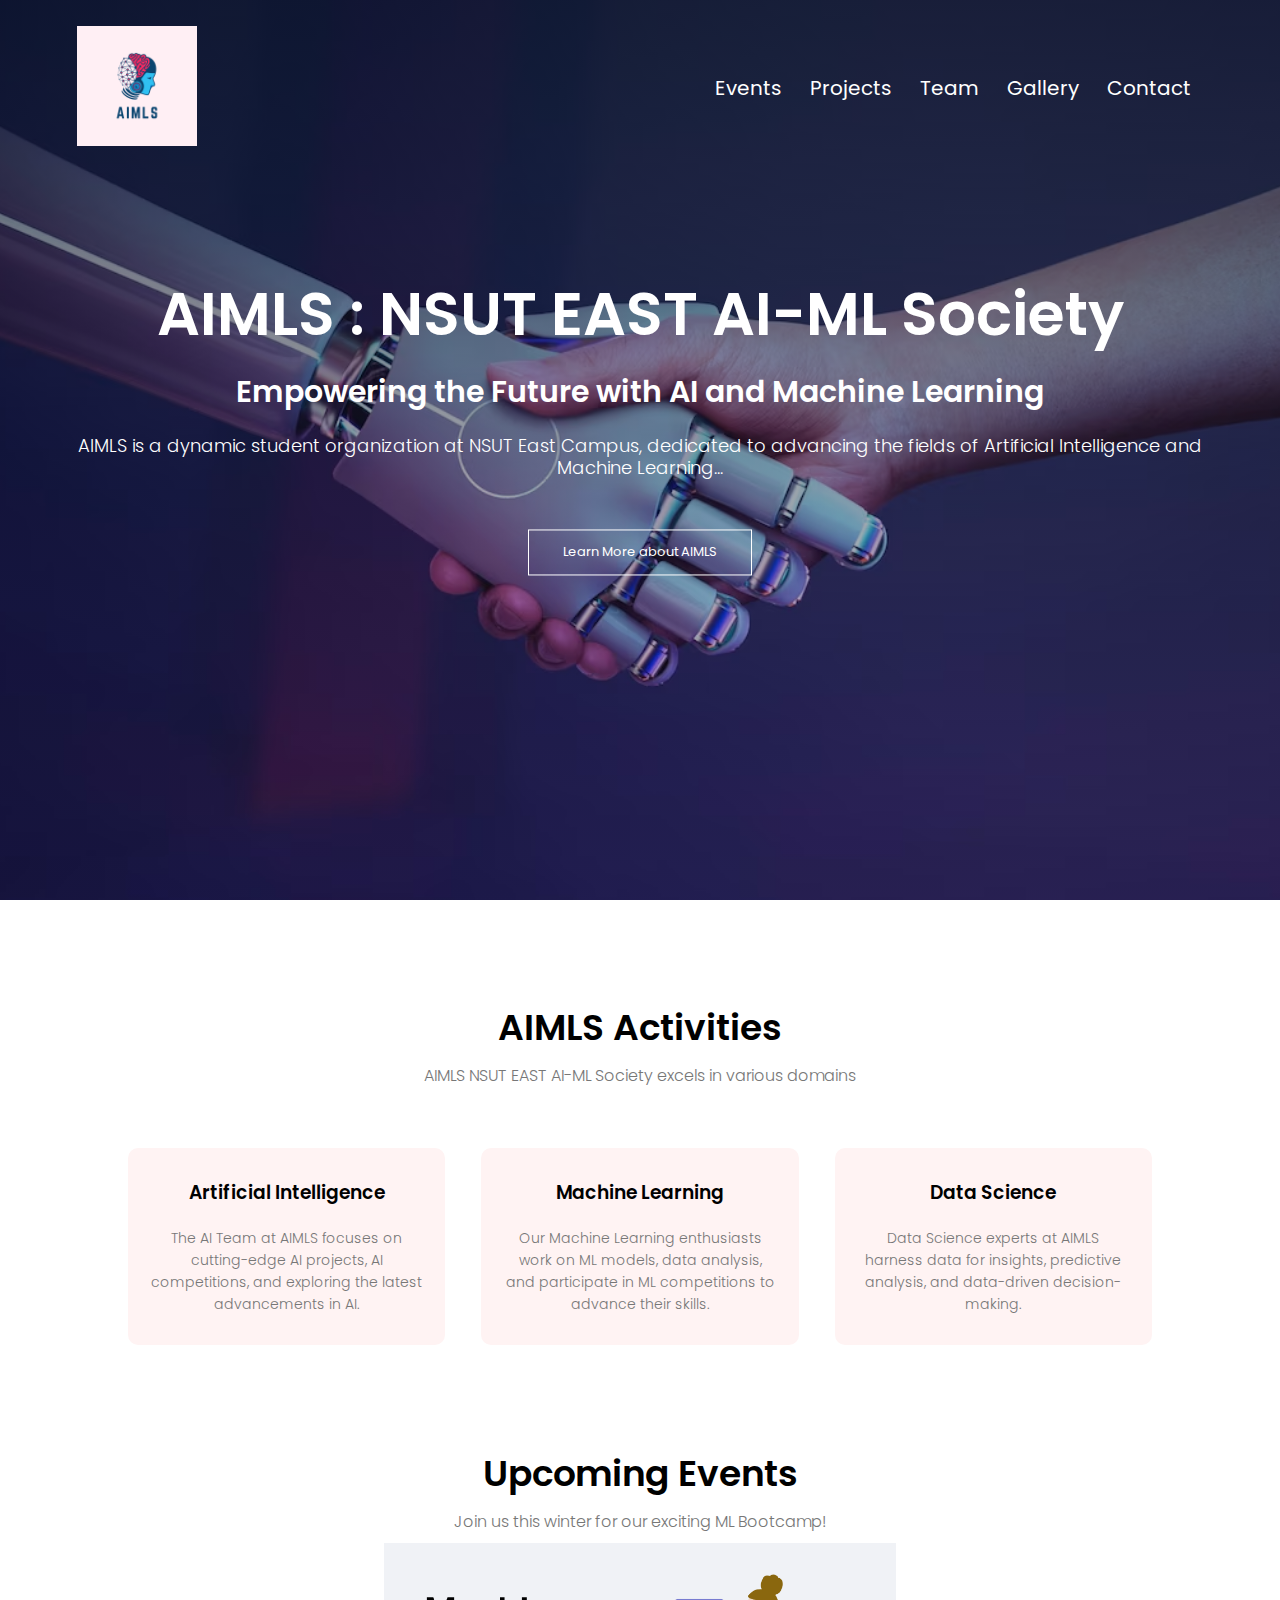
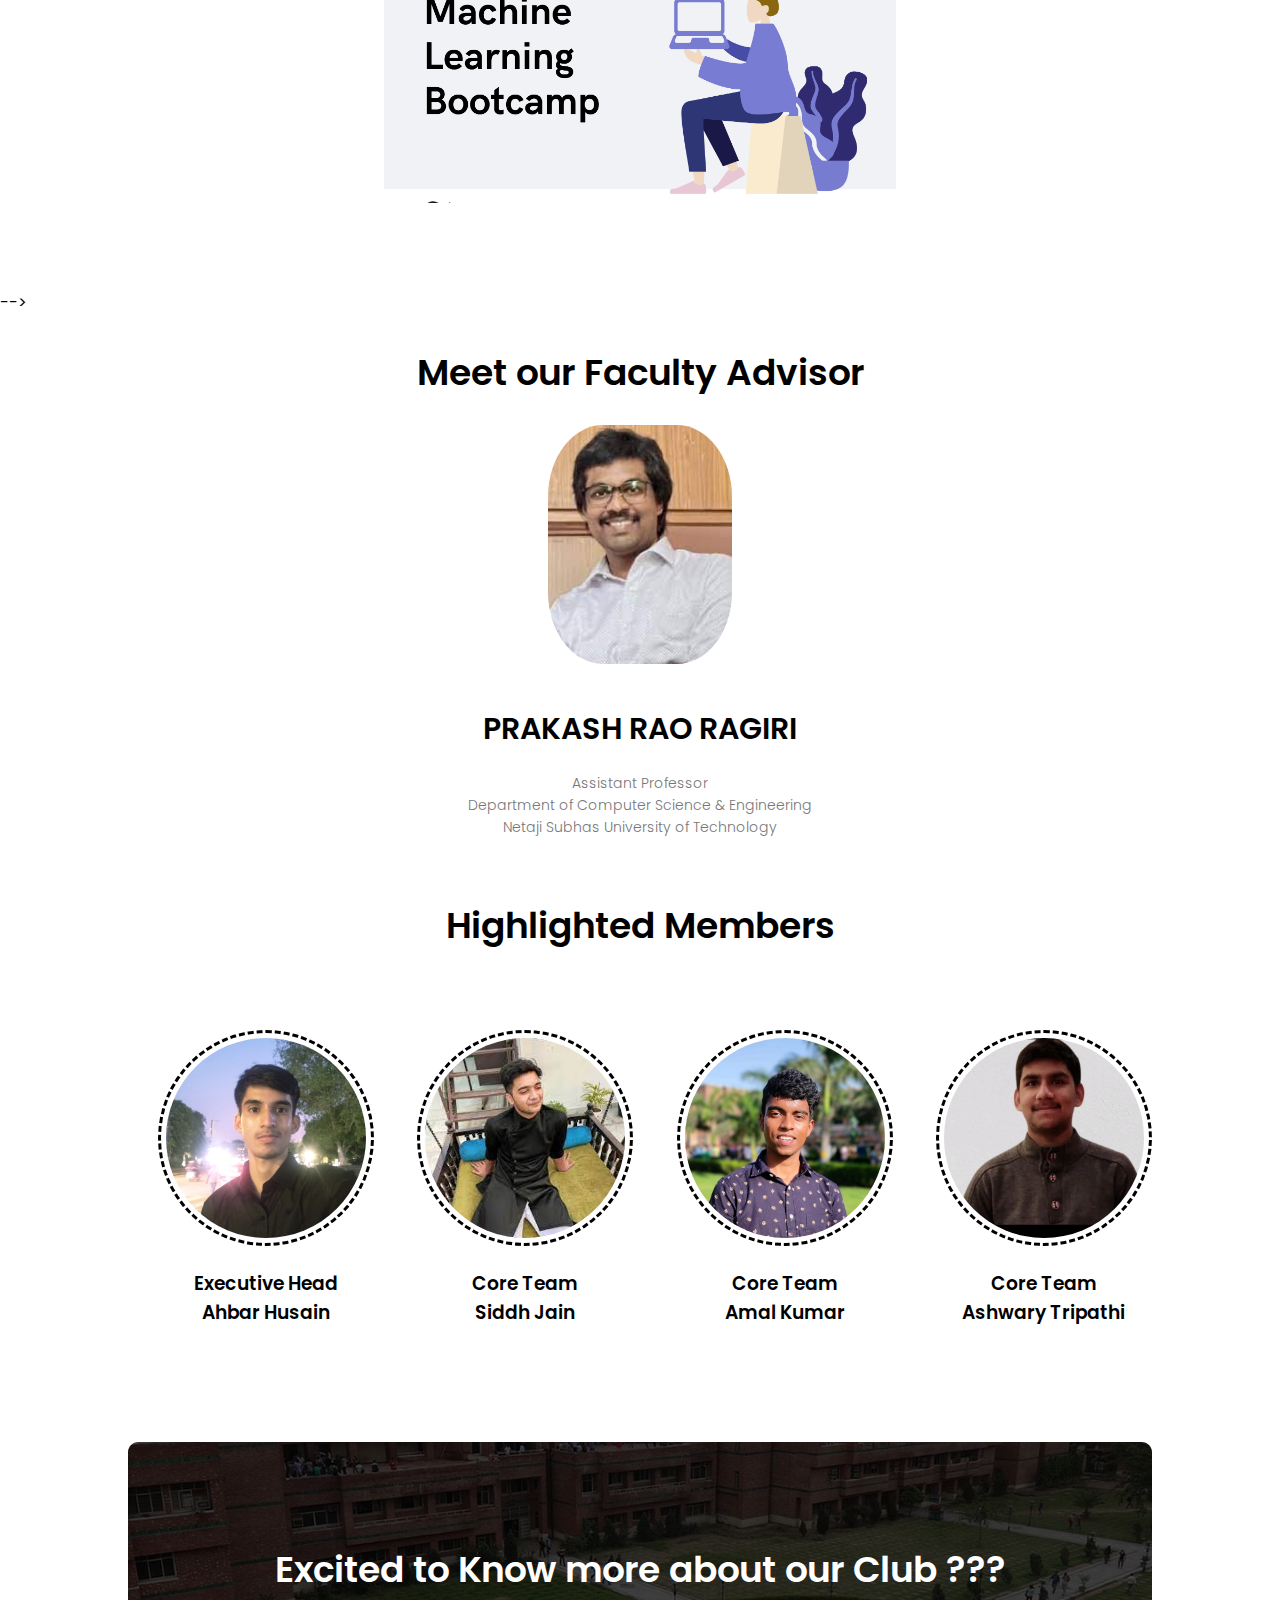
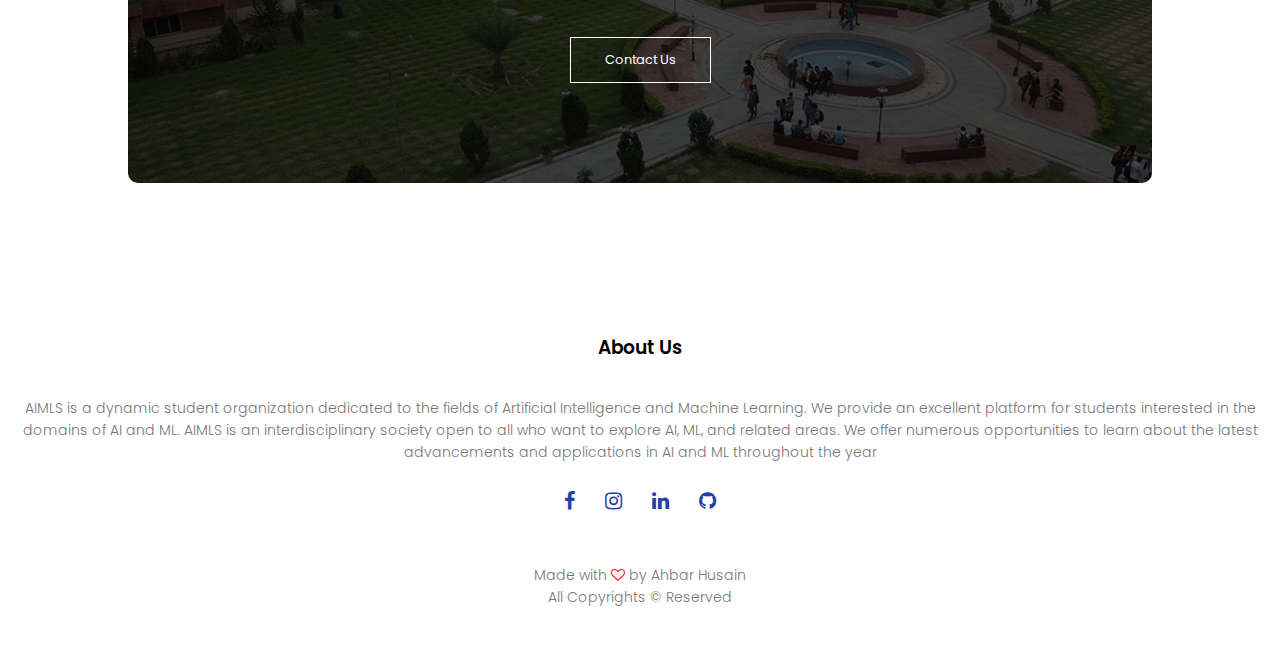
==== index.html @ 8f700c8c "first commit" ====
<!DOCTYPE html>
<html lang="en">                 
<head>
    <meta charset="UTF-8">
    <meta http-equiv="X-UA-Compatible" content="IE=edge">
    <meta name="viewport" content="width=device-width, initial-scale=1.0">
    <meta name="description" content="Welcome to Asimov NIT Agartala Robotics Club | ANARC">
    <meta name="keywords" content="NIT Agartala Robotics Club, NIT Agartala, ANARC, NITA">

    <link rel="icon" href="img/AIMLS.png">

    <title>AIMLS</title>
    
    <!-- All Fonts Here-->
    <link href="https://fonts.googleapis.com/css2?family=Poppins:wght@100;300;400;600;700&display=swap" rel="stylesheet">

    <!-- All CSS Here-->
    <link rel="stylesheet" href="https://stackpath.bootstrapcdn.com/font-awesome/4.7.0/css/font-awesome.min.css">
    <link rel="stylesheet" href="css/index.css">
</head>
<body>

    <section class="header">
        <nav>
            <a href="index.html"> <img src="img/AIMLS.png" alt="" id="header-img"></a>
            <div class="nav-links" id="navLinks">
                <i class="fa fa-times" onclick="hideMenu()"></i>
                <!--
                <ul>
                    <li><a href="events2.html">Events</a></li>
                    <li><a href="projects2.html">Projects</a></li>
                    <li><a href="members2.html">Team</a></li>
                    <li><a href="gallery2.html">Gallery</a></li>
                    <li><a href="contact2.html">Contact</a></li>
                </ul>
            -->
            <ul>
                <li><a href="">Events</a></li>
                <li><a href="">Projects</a></li>
                <li><a href="">Team</a></li>
                <li><a href="">Gallery</a></li>
                <li><a href="">Contact</a></li>
            </ul>
            </div>
            <i class="fa fa-bars" onclick="showMenu()"></i>
        </nav>
        <div class="text-box">
            <h1>AIMLS : NSUT EAST AI-ML Society</h1>
            <h3>Empowering the Future with AI and Machine Learning</h3>
            <p>
                AIMLS is a dynamic student organization at NSUT East Campus, dedicated to advancing the fields of Artificial Intelligence and Machine Learning...</p>
            <a href="about.html" class="first-btn">Learn More about AIMLS</a>
        
            <!-- <a style="text-decoration: none;" href="EventRegistration.html"><h3 id="upcoming-event"> Join AIMLS Team <img src="img/right arrow.png" alt=""></h3></a>
            -->
        </div>
        
    </section>

    <!-- hsjach -->

    <section class="acti">
        <h1>AIMLS Activities</h1>
        <p style="font-size: 16px;">AIMLS NSUT EAST AI-ML Society excels in various domains</p>
    
        <div class="row">
            <div class="acti-col">
                <h3>Artificial Intelligence</h3>
                <p>The AI Team at AIMLS focuses on cutting-edge AI projects, AI competitions, and exploring the latest advancements in AI.</p>
            </div>
            <div class="acti-col">
                <h3>Machine Learning</h3>
                <p>Our Machine Learning enthusiasts work on ML models, data analysis, and participate in ML competitions to advance their skills.</p>
            </div>
            <div class="acti-col">
                <h3>Data Science</h3>
                <p>Data Science experts at AIMLS harness data for insights, predictive analysis, and data-driven decision-making.</p>
            </div>
        </div>
    </section>
    
    <!--

    <section class="project">
        <h1>Highlighted Projects of ANARC</h1>
        <p style="font-size: 16px;">We believe, Making as many Projects as we can, helps a person to understand the concepts clearly & its application in the Real World</p>

        <div>
            <center><h1 style="font-size: 20px; margin-top: 20px;"><a href="projects.html" style="text-decoration: none; font-size: 20px; margin-top: 20px;">Click Here </a> To see all our Projects</h1></center>
            <center><h1 style="font-size: 20px; margin-top: 20px;"><a href="NewProject.html" style="text-decoration: none; font-size: 20px; margin-top: 20px;">Click Here </a> To Propose A New Project</h1></center>
        </div>
        <div class="row">
            <div class="project-col">
                <img src="img/hand.jpg" alt="">
                <h3>Robotic hand</h3>
                <p>A Gesture Based Robotics hand that is capable of doing simple arithematic Operations</p>
            </div>
            <div class="project-col">
                <img src="img/picabot.PNG" alt="">
                <h3>Pica Bot</h3>
                <p>A Self-Moving Robot that resemble human behavior with face gestures</p>
            </div>
            <div class="project-col">
                <img src="img/SMARTDUSTBIN.PNG" alt="">
                <h3>Smart Dustbin</h3>
                <p>Based on Arduino and Powered by servo motor, the smart dustbin automatically open its lid</p>
            </div>
        </div>
    </section>


-->
<section class="events">
    <h1>Upcoming Events</h1>
    <p style="font-size: 16px;">Join us this winter for our exciting ML Bootcamp!</p>
        <div class="events-col">
            <img src="img/bootcamp.png" alt="">
            <div class="layer">
                <h4>Our ML Bootcamp is your gateway to the world of machine learning and artificial intelligence. Get ready for hands-on sessions and an exhilarating hackathon!</h4>
            </div>
        </div>
</section><br><br>

-->

    <!--Faculty Avdisor & Team Highlights-->

    <section class="faculty-advisor">
        <h1>Meet our Faculty Advisor</h1><br>
        <img src="img/teaacher.jpeg" alt=""><br><br>
        <h3 style="font-size: 30px;">PRAKASH RAO RAGIRI</h3>
        <p>Assistant Professor <br>
            Department of Computer Science & Engineering <br>
            Netaji Subhas University of Technology
            </p> 
    </section>

    <section class="team-highlights">
        <h1>Highlighted Members</h1><br>
        <div class="row">
            <div class="team-col">
                <img src="img/active_team/ahbar.jpeg" alt="">
                <h3>Executive Head <br>Ahbar Husain</h3>
            </div>
            <div class="team-col">
                <img src="img/active_team/siddh.jpeg" alt="" style="margin-top: 0;">
                <h3>Core Team <br>Siddh Jain</h3>
            </div>
            <div class="team-col">
                <img src="img/active_team/amal.jpeg" alt="">
                <h3>Core Team <br>Amal Kumar</h3>
            </div>
            <div class="team-col">
                <img src="img/active_team/ashwary.jpeg" alt="">
                <h3>Core Team <br>Ashwary Tripathi</h3>
            </div>
        </div>
    </section>


    <!-- some random introssssss -->

    <section class="ran">       
        <h1>Excited to Know more about our Club ???</h1>
        <a href="contact.html" class="first-btn">Contact Us</a>
    </section>
    
    <!-- Footer -->

    <section class="footer">
        <h3>About Us</h3>
        <p>AIMLS is a dynamic student organization dedicated to the fields of Artificial Intelligence and Machine Learning. We provide an excellent platform for students interested in the domains of AI and ML. AIMLS is an interdisciplinary society open to all who want to explore AI, ML, and related areas. We offer numerous opportunities to learn about the latest advancements and applications in AI and ML throughout the year</p>

        <div class="icons">
            <a href=""><i class="fa fa-facebook"></i></a>
            <a href=""><i class="fa fa-instagram"></i></a>
            <a href=""><i class="fa fa-linkedin"></i></a>
            <a href=""><i class="fa fa-github"></i></a>
        </div><br>
        <p>Made with <i class="fa fa-heart-o"></i> by Ahbar Husain <br> All Copyrights © Reserved </p>
    </section>

    <script src="js/onclick.js"></script>
</body>
</html>
---- css/index.css ----
* {
    margin: 0;
    padding: 0;
    font-family: 'Poppins', sans-serif;
}

.header {
    min-height: 100vh;
    width: 100%;
    background-image: linear-gradient(rgba(4, 9, 30, 0.7),rgba(4,9,30,0.1)),url(../img/wallpaper2.avif);
    background-position: center;
    background-size: cover;
    position: relative;
}
nav {
    display: flex;
    padding: 2% 6%;
    justify-content: space-between;
    align-items: center;
}
nav img {
    width: 120px;
}
.nav-links {
    flex: 1;
    text-align: right;
}
.nav-links ul li{
    list-style: none;
    display: inline-block;
    padding: 8px 12px;
    position: relative;
}
.nav-links ul li a {
    color: white;
    text-decoration: none;
    font-size: 20px;
}
.nav-links ul li ::after {
    content: "";
    width: 0%;
    height: 2px;
    display: block;
    background: #f44336;
    margin: auto;
    transition: 0.5s;
}
.nav-links ul li :hover::after {
    width: 100%;
}
.text-box {
    width: 90%;
    color: white;
    position: absolute;
    top: 50%;
    left: 50%;
    transform: translate(-50%, -59%);
    text-align: center;
}
.text-box h1 {
    font-size: 60px;
}
.text-box h3 {
    font-size: 30px;
}
.text-box p {
    margin: 10px 0 40px;
    font-size: 18px;
    color: white;
}
.first-btn {
    display: inline-block;
    text-decoration: none;
    color: white;
    border:  1px solid white;
    padding: 12px 34px;
    font-size: 13px;
    background: transparent;
    position: relative;
    cursor: pointer;
}
.first-btn:hover {
    border: 1px solid red;
    background: red;
    transition: 1s;
}
nav .fa {
    display: none;
}

#upcomming-event {
    text-decoration: none;
    position: relative;
    justify-content: center;
    align-items: center;
    top: 50px;
    font-size: 40px;
    color: transparent;
    -webkit-text-stroke: 1px yellow;
    background: url(../img/back.png);
    -webkit-background-clip: text;
    background-position: 0 0;
    animation: back 10s linear infinite;
}
#upcomming-event img{
    width: 50px;
    height: 33px;
    animation: move 2s linear infinite;
}

@keyframes back {
    100% {
        background-position: 2000px 0;
    }
}
@keyframes move {
    0% {
        transform: translateX(-10px);
    }
    50% {
        transform: translateX(10px);
    }
    100% {
        transform: translateX(-10px);
    }
}



/* PopUp CSS */

.popup-screen {
    z-index: 999999;
    position: fixed;
    background: rgba(255, 255, 255, 0.1);
    backdrop-filter: blur(5px);
    width: 100%;
    height: 100vh;
    display: flex;
    justify-content: center;
    align-items: center;
    visibility: hidden;
    transition: 0.5s ease;
    transition-property: visibility;
}
.popup-screen.active {
    visibility: visible;
}

.popup-box {
    position: relative;
    background: rgba(255, 255, 255, 0.8);
    backdrop-filter: blur(5px);
    max-width: 350px;
    display: flex;
    justify-content: center;
    align-items: center;
    flex-direction: column;
    margin: 20px;
    padding: 50px 40px;
    border-radius: 20px;
    box-shadow: 0 5px 25px rgba(0 0 0 / 20%);
    transform: scale(0);
    transition: 0.5s ease;
    transition-property: transform;
}
.popup-screen.active .popup-box {
    transform: scale(1);
}

.popup-box h2 {
    font-size: 2.1em;
    font-weight: 1000;
    margin-bottom: 20px;
}
.popup-box p {
    font-size: 1em;
    margin-bottom: 30px;
}
.popup-box .popup-btn {
    color: #fff;
    background: red;
    font-size: 1.1em;
    font-weight: 500;
    text-decoration: none;
    text-transform: uppercase;
    padding: 7px 27px;
    border-radius: 3px;
}
.close-btn {
    position: absolute;
    font-size: 1em;
    top: 0;
    right: 0;
    margin: 15px;
    cursor: pointer;
    opacity: 0.5;
}
.close-btn:hover {
    opacity: 1;
} 




/* activities */

.acti {
    width: 80%;
    margin: auto;
    text-align: center;
    padding-top: 100px;
}
h1 {
    font-size: 36px;
    font-weight: 600;
}
p {
    color:#777;
    font-size: 14px;
    font-weight: 300;
    line-height: 22px;
    padding: 10px;
}
.row {
    margin-top: 5%;
    display: flex;
    justify-content: space-between;
}
.acti-col {
    flex-basis: 31%;
    background-color: #fff3f3;
    border-radius: 10px;
    margin-bottom: 5%;
    padding: 20px 12px;
    box-sizing: border-box;
    transition: 0.5s;
}
h3 {
    text-align: center;
    font-weight: 600;
    margin: 10px 0;
}

.acti-col:hover {
    box-shadow: 0 0 20px 0px rgba(0,0,0,0.2);
}


/* Events */

.location {
    width: 80%;
    margin: auto;
    padding-top: 10px ;
}
.location iframe {
    width: 1000px;
    height: 300px;
}

.events {
    width: 80%;
    margin: auto;
    text-align: center;
    padding-top: 50px;
}
.events-col {
    flex-basis: 32%;
    border-radius: 10px;
    margin-bottom: 30px;
    position: relative;
    overflow: hidden;
}
.events-col img {
    width: 50%;
    display: inline;
}
.layer {
    background: transparent;
    height: 100%;
    width: 100%;
    position: absolute;
    top: 0;
    left: 0;
    transition: 0.5s;
}
.layer:hover {
    background: rgba(14,14,72,0.7);
}
.layer h4 {
    width: 100%;
    font-weight: 500;
    color: white;
    font-size: 16px;
    bottom: 0;
    left: 50%;
    transform: translate(-50%);
    position: absolute;
    opacity: 0;
    transition: 0.5s;
}
.layer:hover h4 {
    bottom: 49%;
    opacity: 1;
}

/* Projects Section */
.project {
    width: 80%;
    margin: auto;
    text-align: center;
    padding-top: 50px;
}
.project-col {
    flex-basis: 31%;
    border-radius: 10px;
    margin-bottom: 5%;
    text-align: left;
}
.project-col img {
    width: 100%;
    border-radius: 10px;
}
.project-col p {
    padding: 0;
}
.project-col h3 {
    margin-top: 16px;
    margin-bottom: 15px;
    text-align: left;
}

/* Faculty Advisor & Top Members*/
.faculty-advisor {
    width: 80%;
    margin: auto;
    text-align: center;
    padding-top: 30px;
}
.faculty-advisor img {
    width: 18%;
    border-radius: 30%;
}
.team-col h3 {
    margin-top: 16px;
    margin-left: 30px;
    margin-bottom: 15px;
    text-align: center;
}

.team-highlights {
    width: 80%;
    margin: auto;
    text-align: center;
    padding-top: 50px;
}
.team-highlights img {
    margin-left: 30px;
    height: 200px;
    width: 200px;
    padding: 5px;
    border-radius: 50%;
    border: solid black;
    border-style: dashed;
}


/* Random section */
.ran {
    margin: 100px auto;
    width: 80%;
    background-image: linear-gradient(rgba(0,0,0,0.7), rgba(0,0,0,0.7)), url(../img/nsit.jpg); 
    background-position: center;
    background-size: cover;
    border-radius: 10px;
    text-align: center;
    padding: 100px 0;
}
.ran h1 {
    color: white;
    margin-bottom: 40px;
    padding: 0;
}


/* Footer */
.footer {
    width: 100%;
    text-align: center;
    padding: 30px 0;
}
.footer h3 {
    margin-bottom: 25px;
    margin-top: 20px;
    font-weight: 600;
}
.icons .fa {
    font-size: 20px;
    color: #263ea6;
    margin: 0 13px;
    cursor: pointer;
    padding: 18px 0;
}
.fa-heart-o {
    color: red;
}



                     /* Mobile Version */


@media (max-width: 768px)  {
    #header-img {
        margin-top: 20px;
        width: 90px;
    }
    html {
        overflow-x: hidden;
    }
    body {
        overflow-x: hidden;
    }
    .text-box h1{
        font-size: 30px;
    }
    .text-box h3 {
        font-size: 20px;
    }
    .text-box p {
        font-size: 12px;
    }
    .nav-links ul li {
        display: block;
    }
    .nav-links {
        position: absolute;
        background: #263ea6;
        height: 100vh;
        width: 200px;
        top: 0;
        right: -200px;
        text-align: left;
        z-index: 2;
        transition: 1s;
    }
    nav .fa {
        display: block;
        color: white;
        margin: 10px;
        font-size: 22px;
        cursor: pointer;
    }
    .nav-links ul {
        padding: 30px
    }
    .faculty-advisor img {
        width: 50%;
    }
    .team-highlights h1 {
        font-size: 27px;
    }
    .team-highlights img {
        margin-top: 30px;
        margin-left: 0px;
        height: 130px;
        width: 130px;
        padding: 5px;
        border-radius: 50%;
        border: solid black;
        border-style: dashed;
    }
    .team-col h3 {
        margin-left: 0px;
    }
    .location {
        width: 100%;
        margin: auto;
        padding-top: 10px ;
    }
    .location iframe {
        width: 200px;
    }

    /* Media for activities */
    .row {
        flex-direction: column;
    }
    .ran h1 {
        font-size: 24px;
    }
    
    #upcomming-event {
        font-size: 25px;
        text-decoration: none;
    }
    #upcomming-event img{
        width: 40px;
        height: 22px;
        animation: move 2s linear infinite;
    }
}
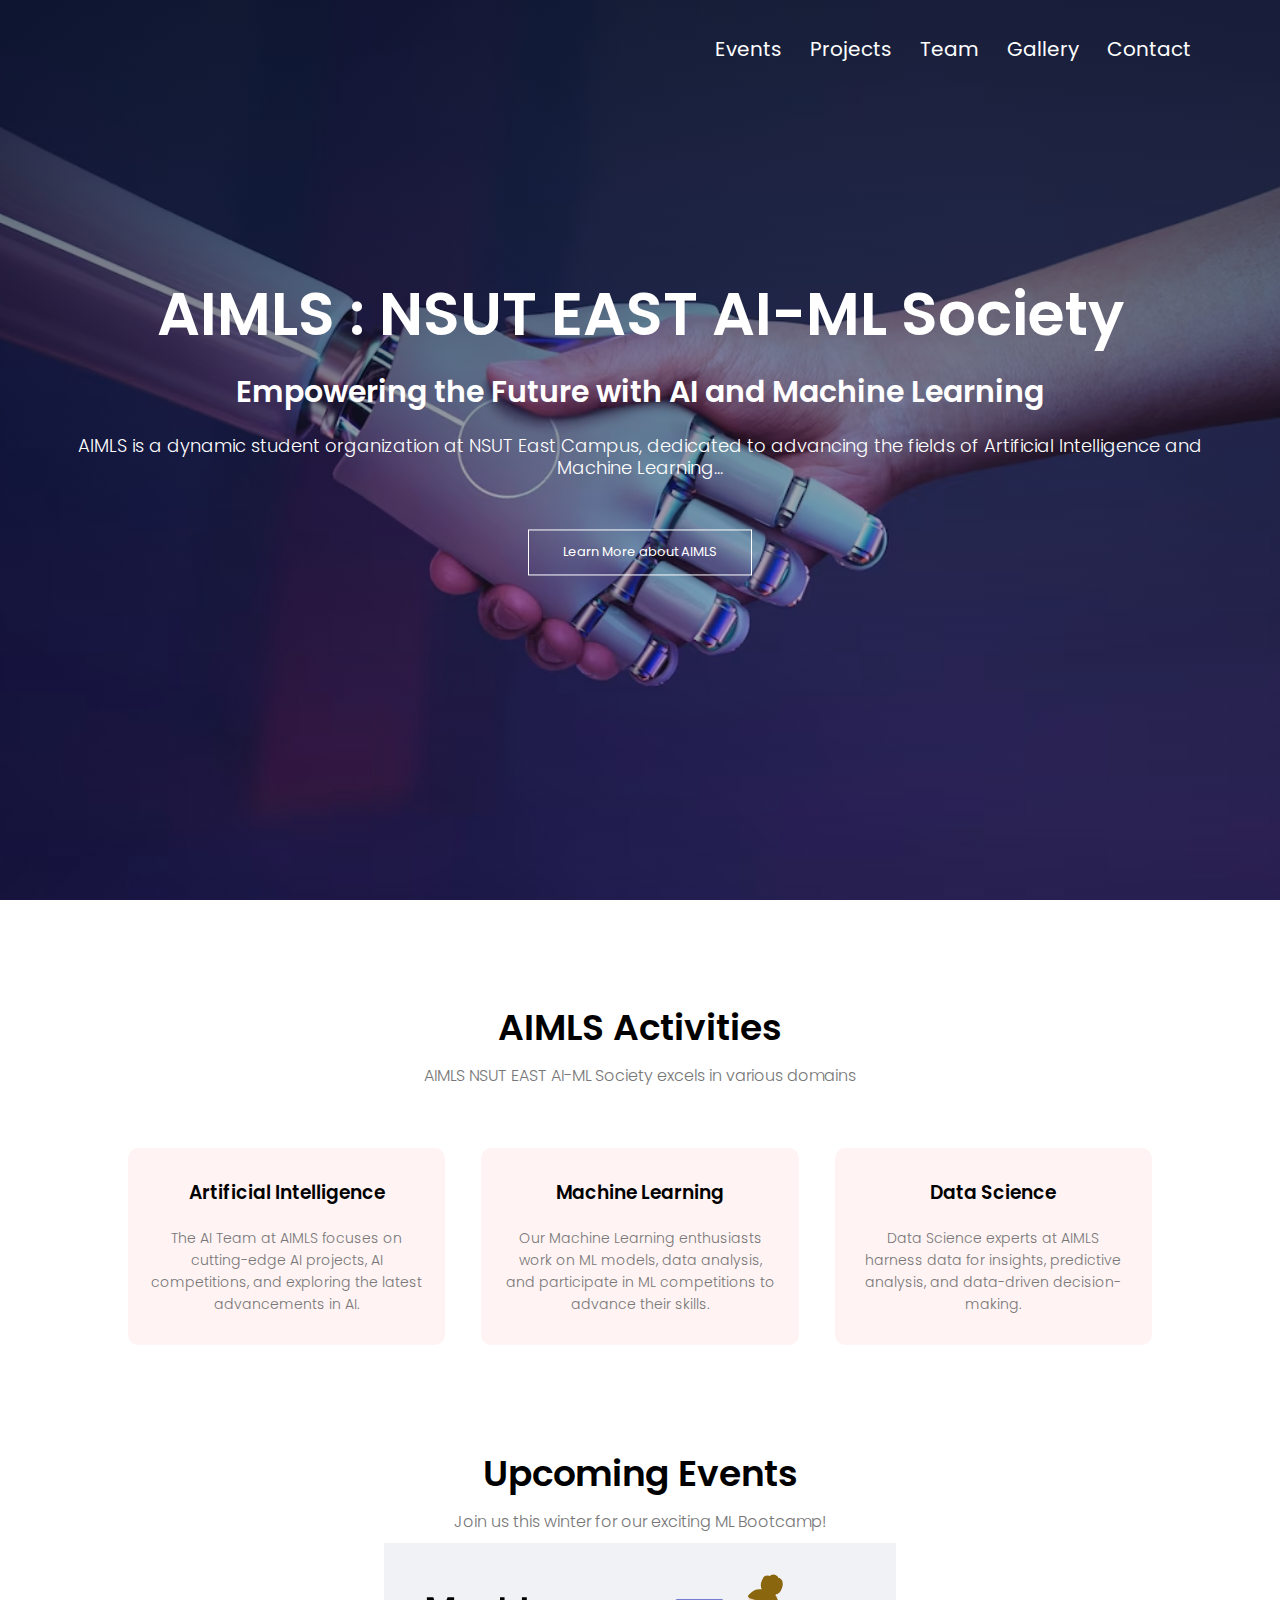
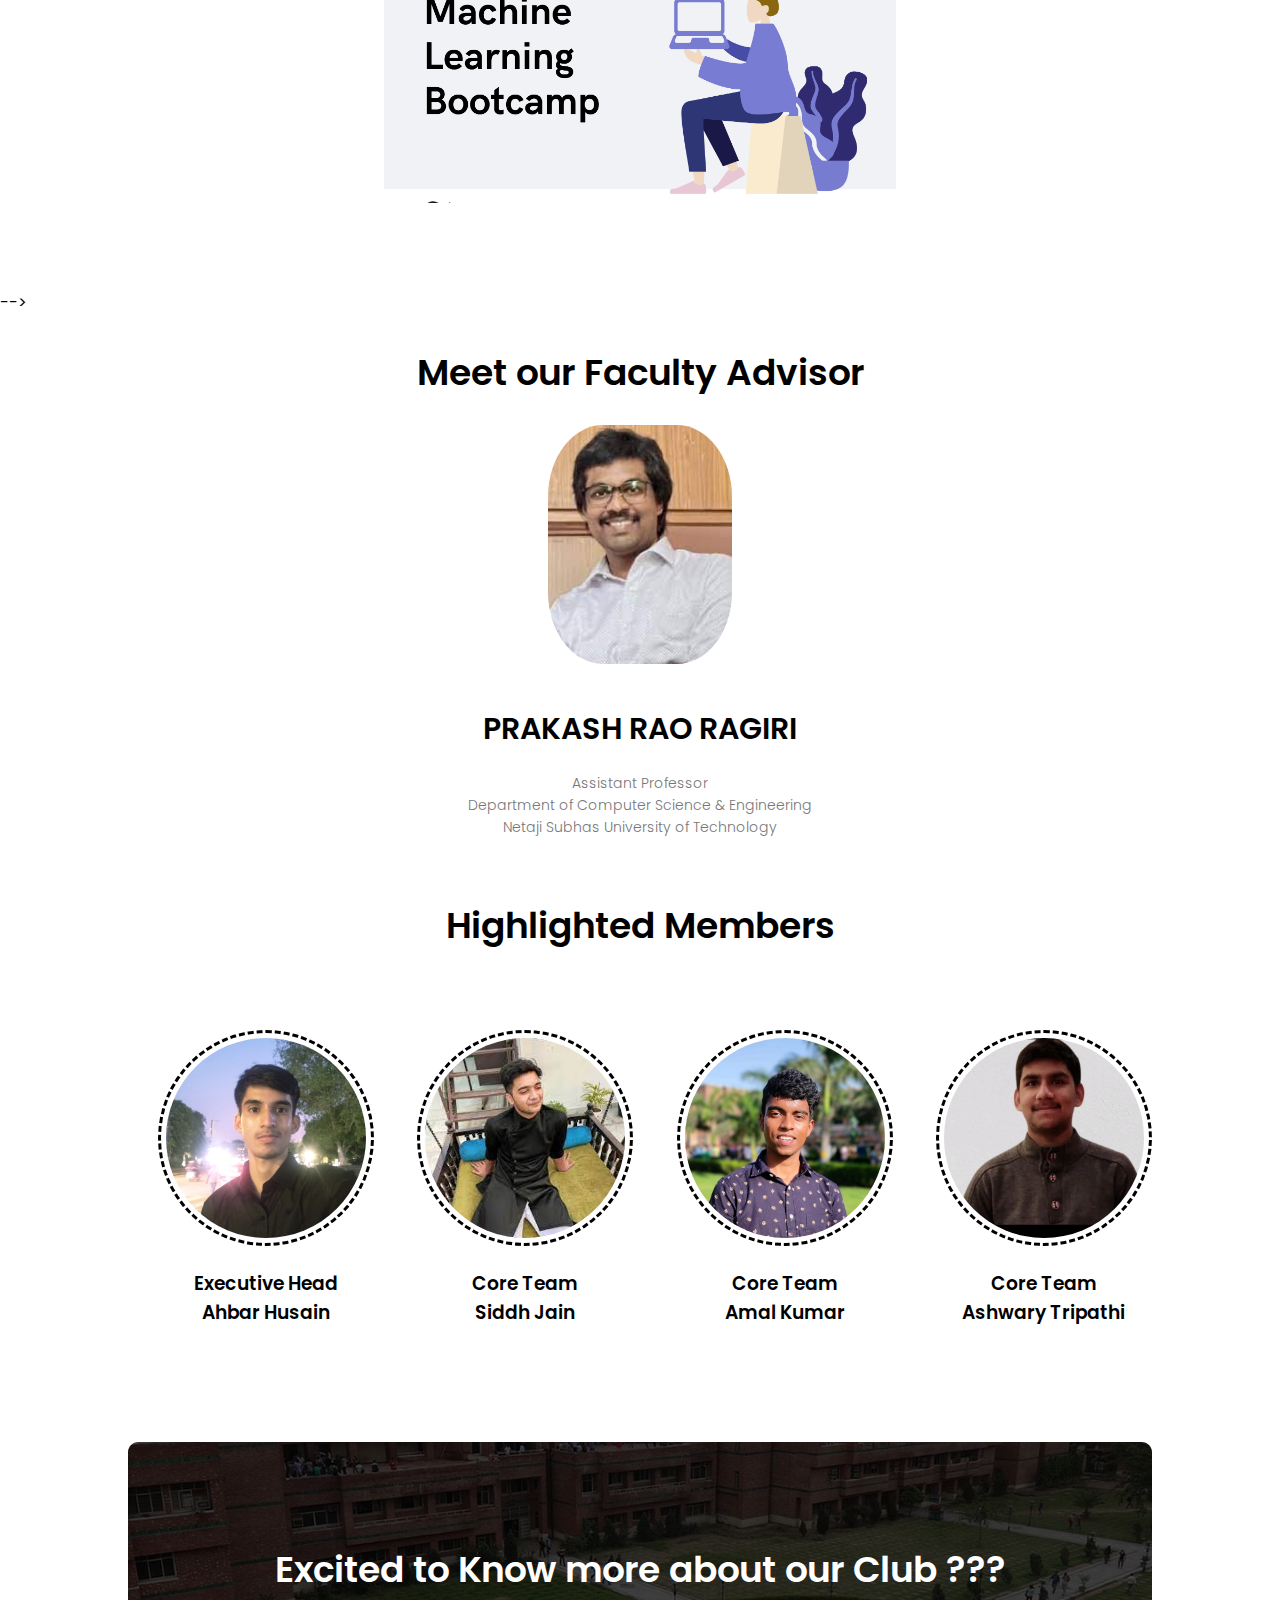
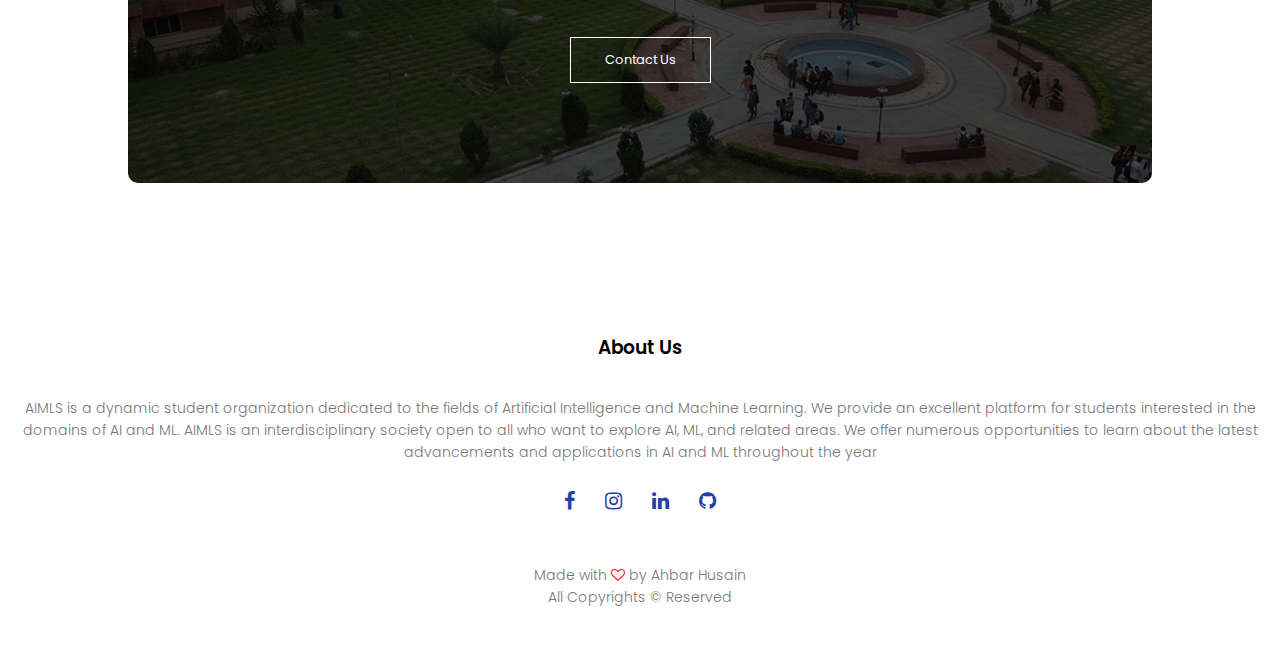
==== commit f00088cb: "Update index.html" ====
--- a/index.html
+++ b/index.html
@@ -22,7 +22,6 @@
 
     <section class="header">
         <nav>
-            <a href="index.html"> <img src="img/AIMLS.png" alt="" id="header-img"></a>
             <div class="nav-links" id="navLinks">
                 <i class="fa fa-times" onclick="hideMenu()"></i>
                 <!--
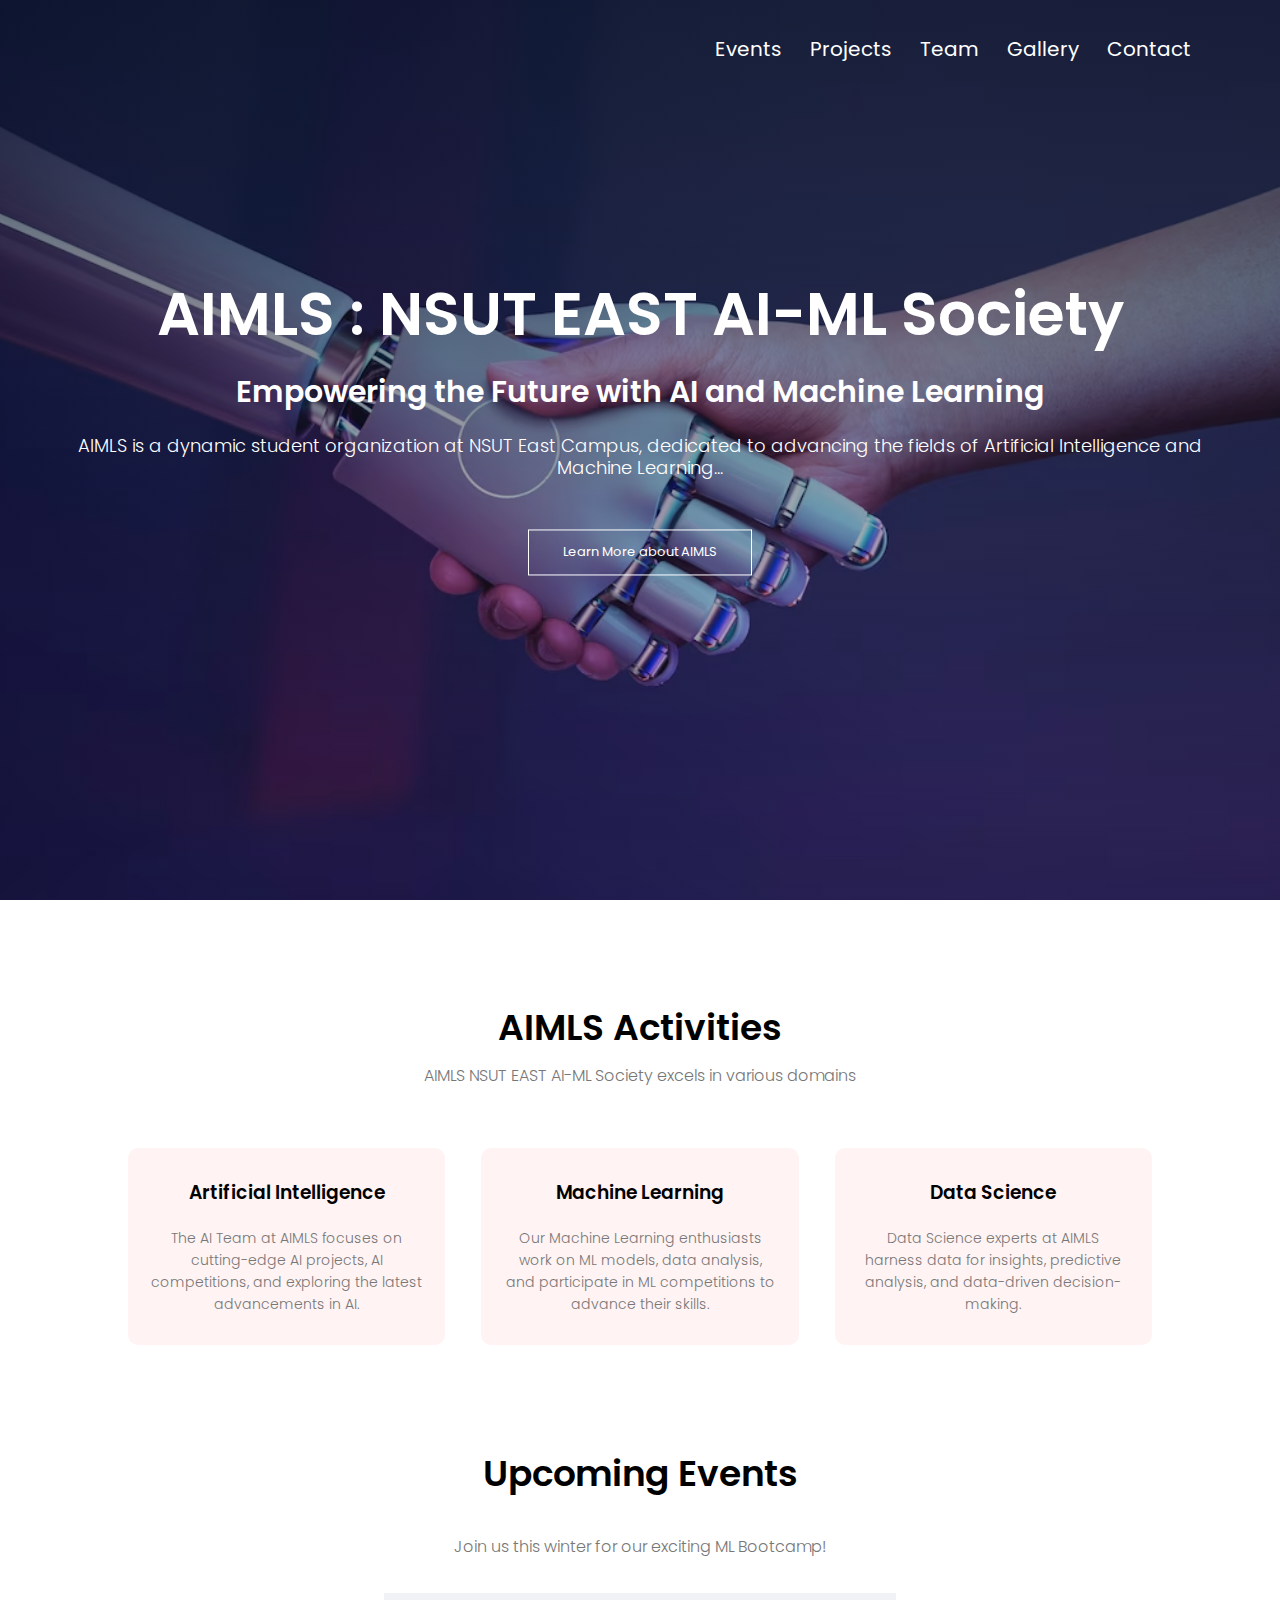
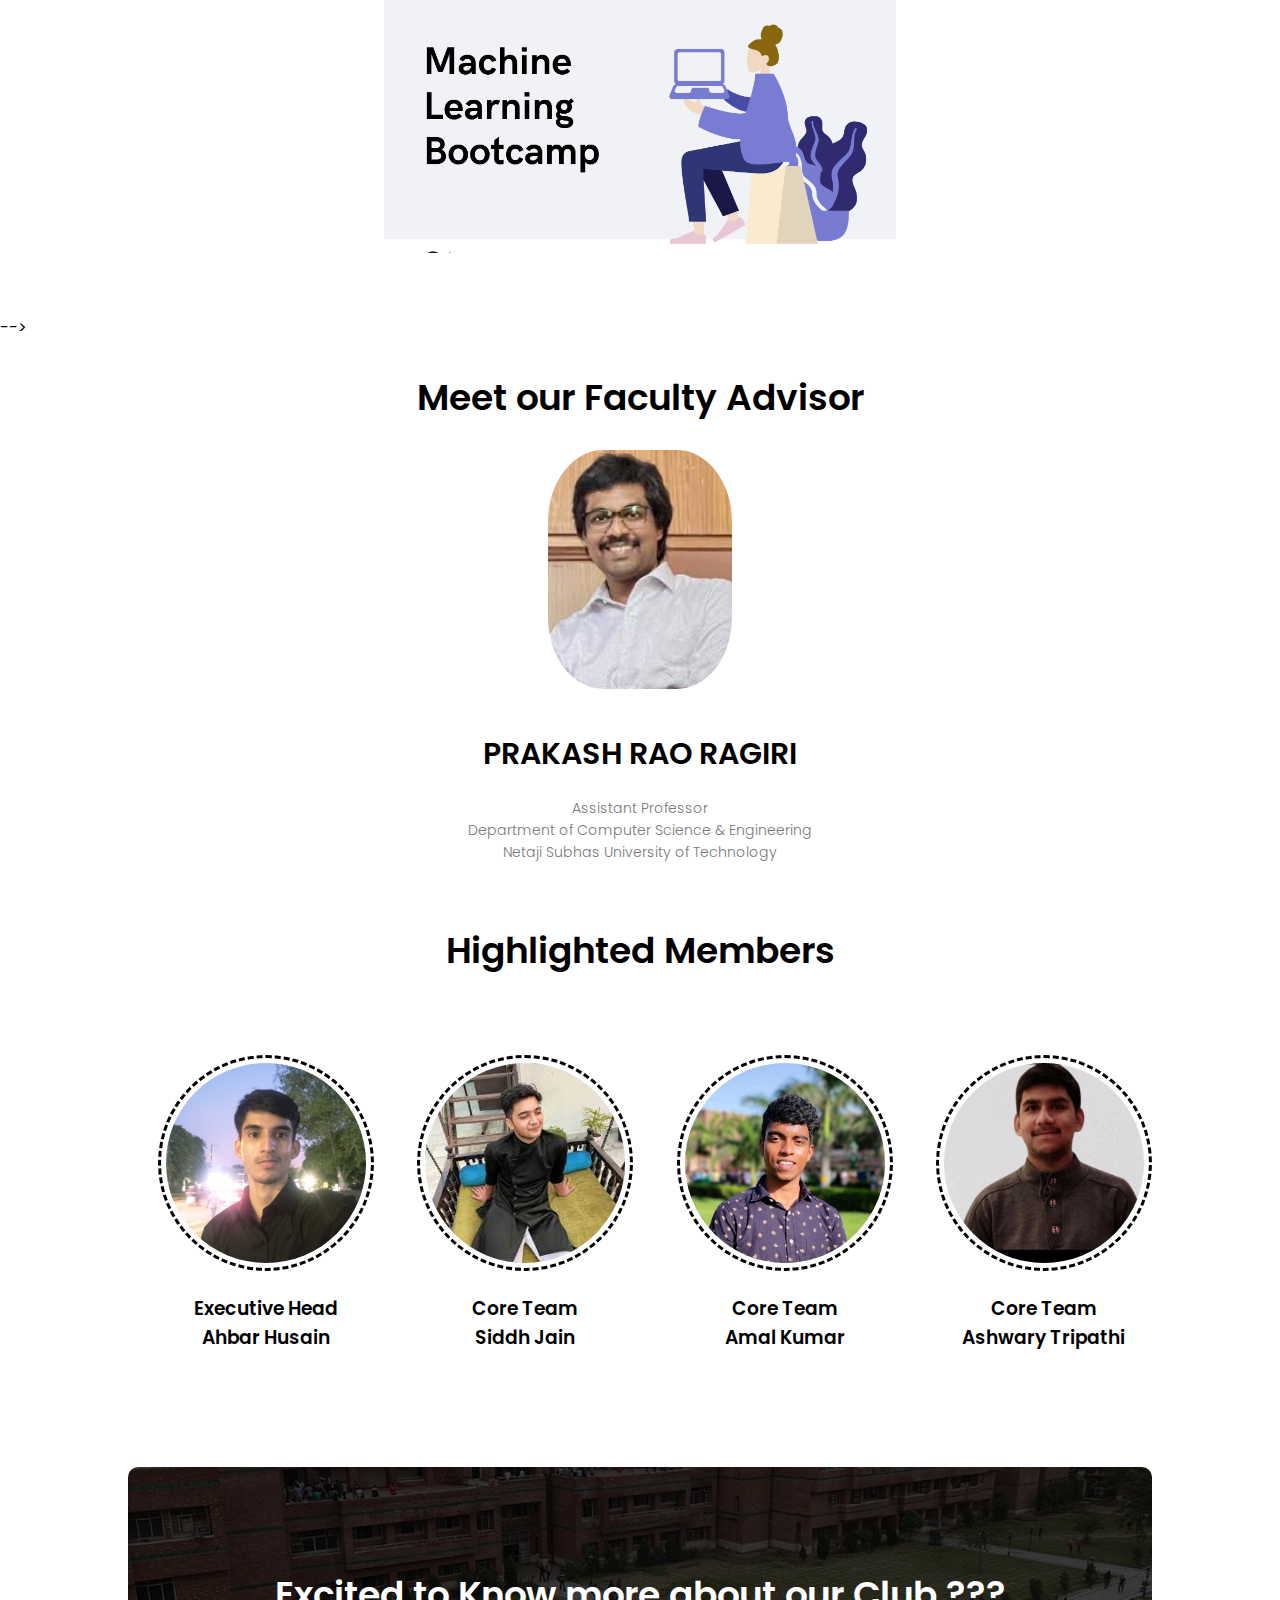
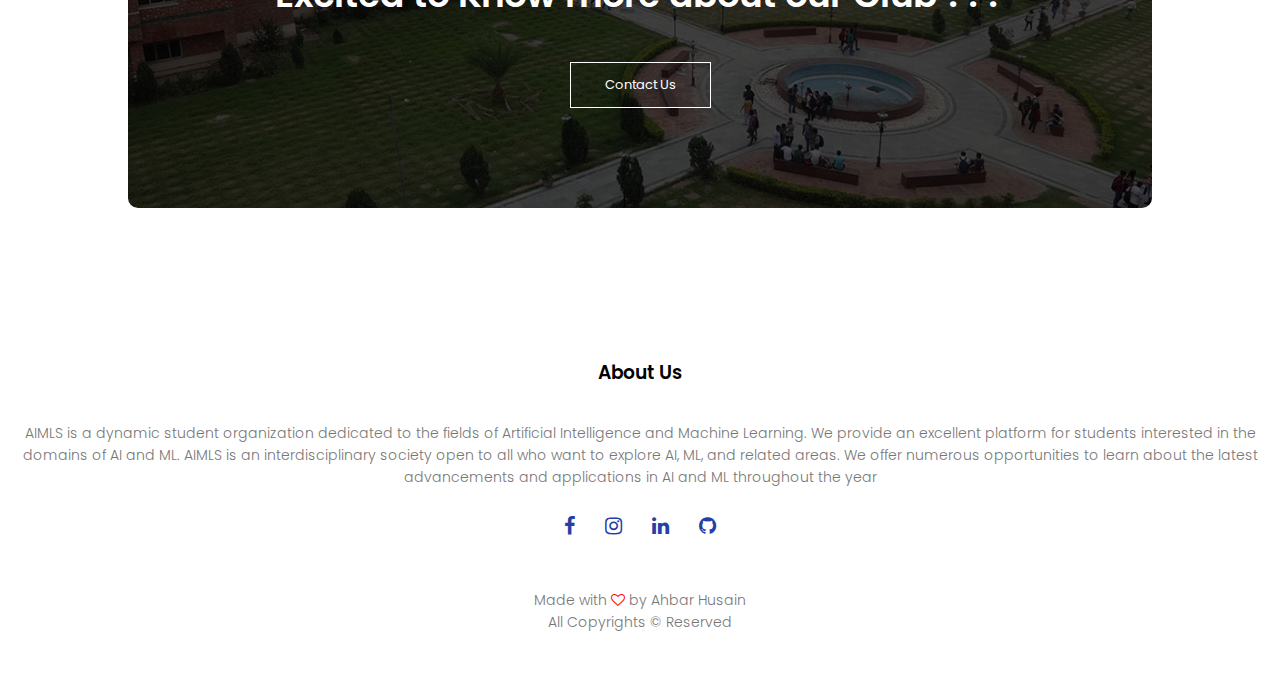
==== commit 483aa0d6: "Update index.html" ====
--- a/index.html
+++ b/index.html
@@ -111,15 +111,17 @@
 -->
 <section class="events">
     <h1>Upcoming Events</h1>
+    <br>
     <p style="font-size: 16px;">Join us this winter for our exciting ML Bootcamp!</p>
-        <div class="events-col">
-            <img src="img/bootcamp.png" alt="">
-            <div class="layer">
-                <h4>Our ML Bootcamp is your gateway to the world of machine learning and artificial intelligence. Get ready for hands-on sessions and an exhilarating hackathon!</h4>
-            </div>
+    <br>
+    <div class="events-col">
+        <img src="img/bootcamp.png" alt="">
+        <div class="layer">
+            <h4>Get ready for hands-on sessions and an exhilarating hackathon!</h4>
         </div>
-</section><br><br>
-
+    </div>
+</section>
+<br>
 -->
 
     <!--Faculty Avdisor & Team Highlights-->
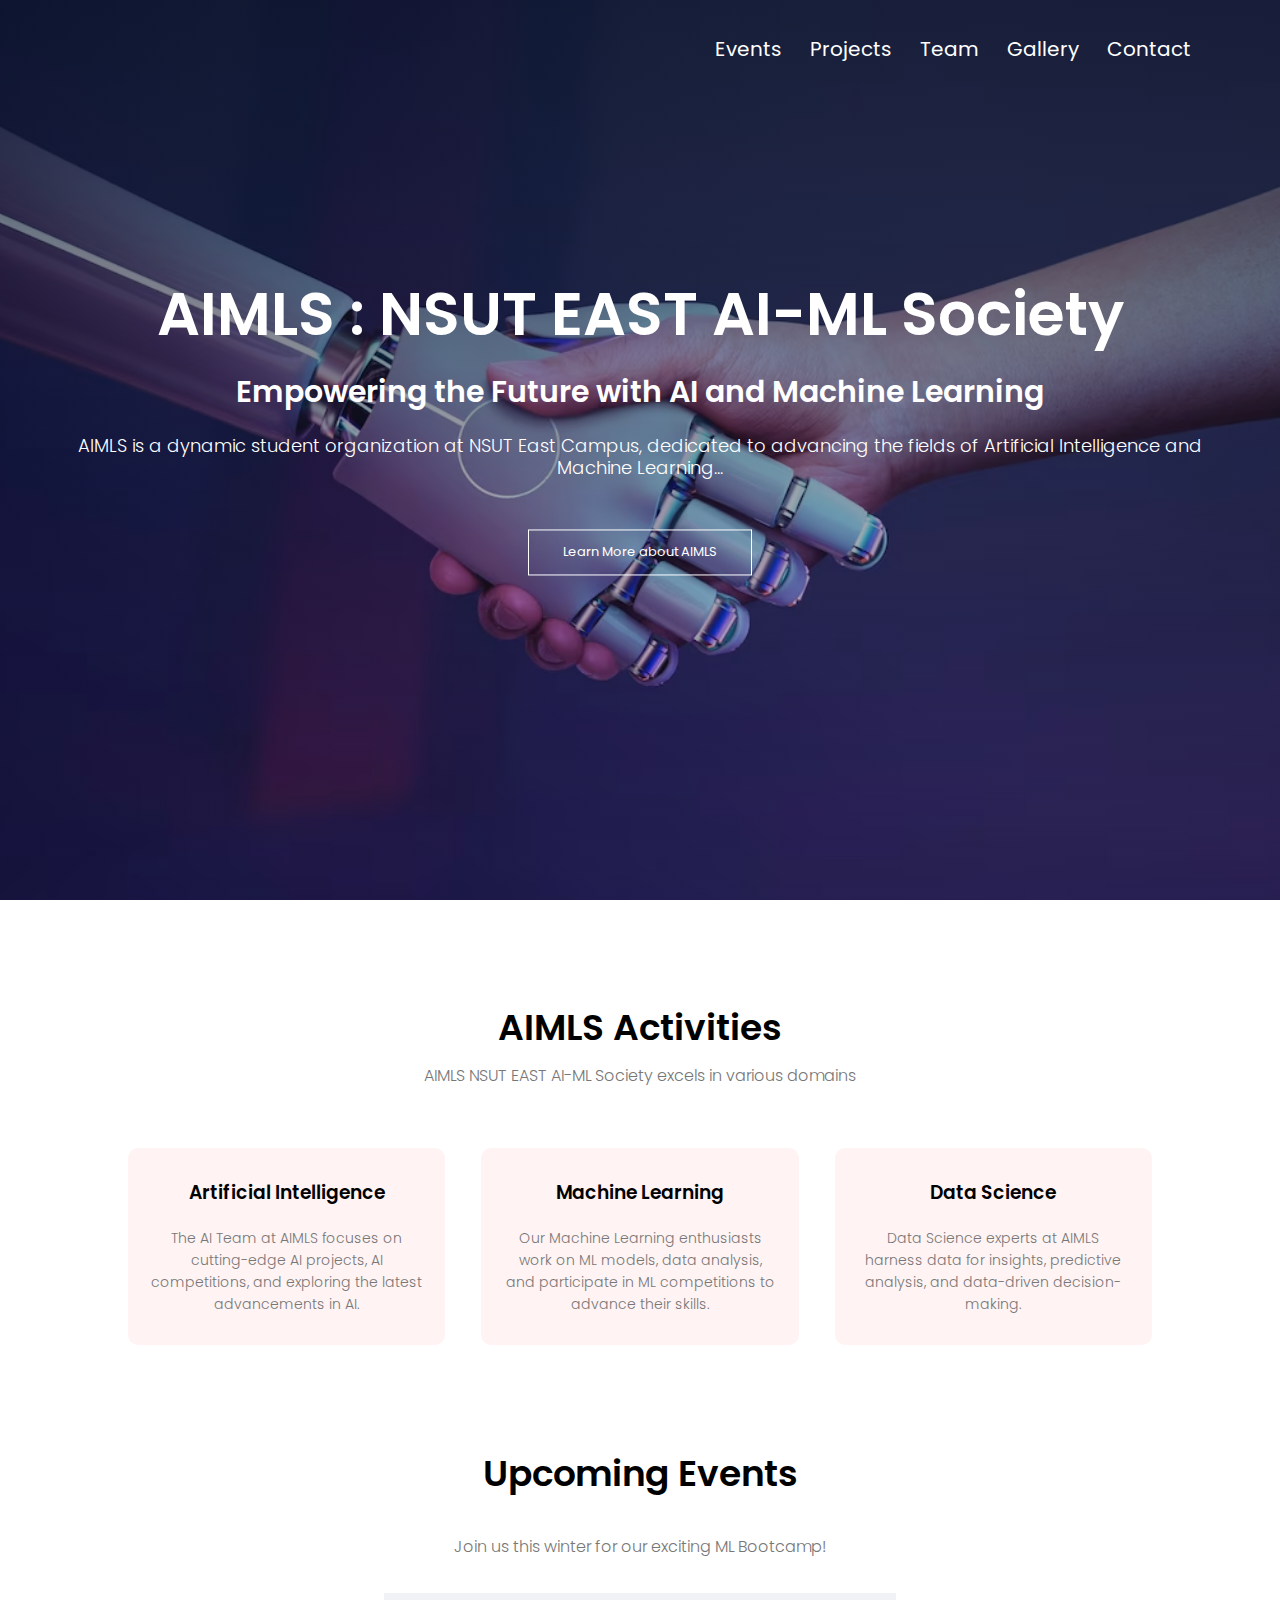
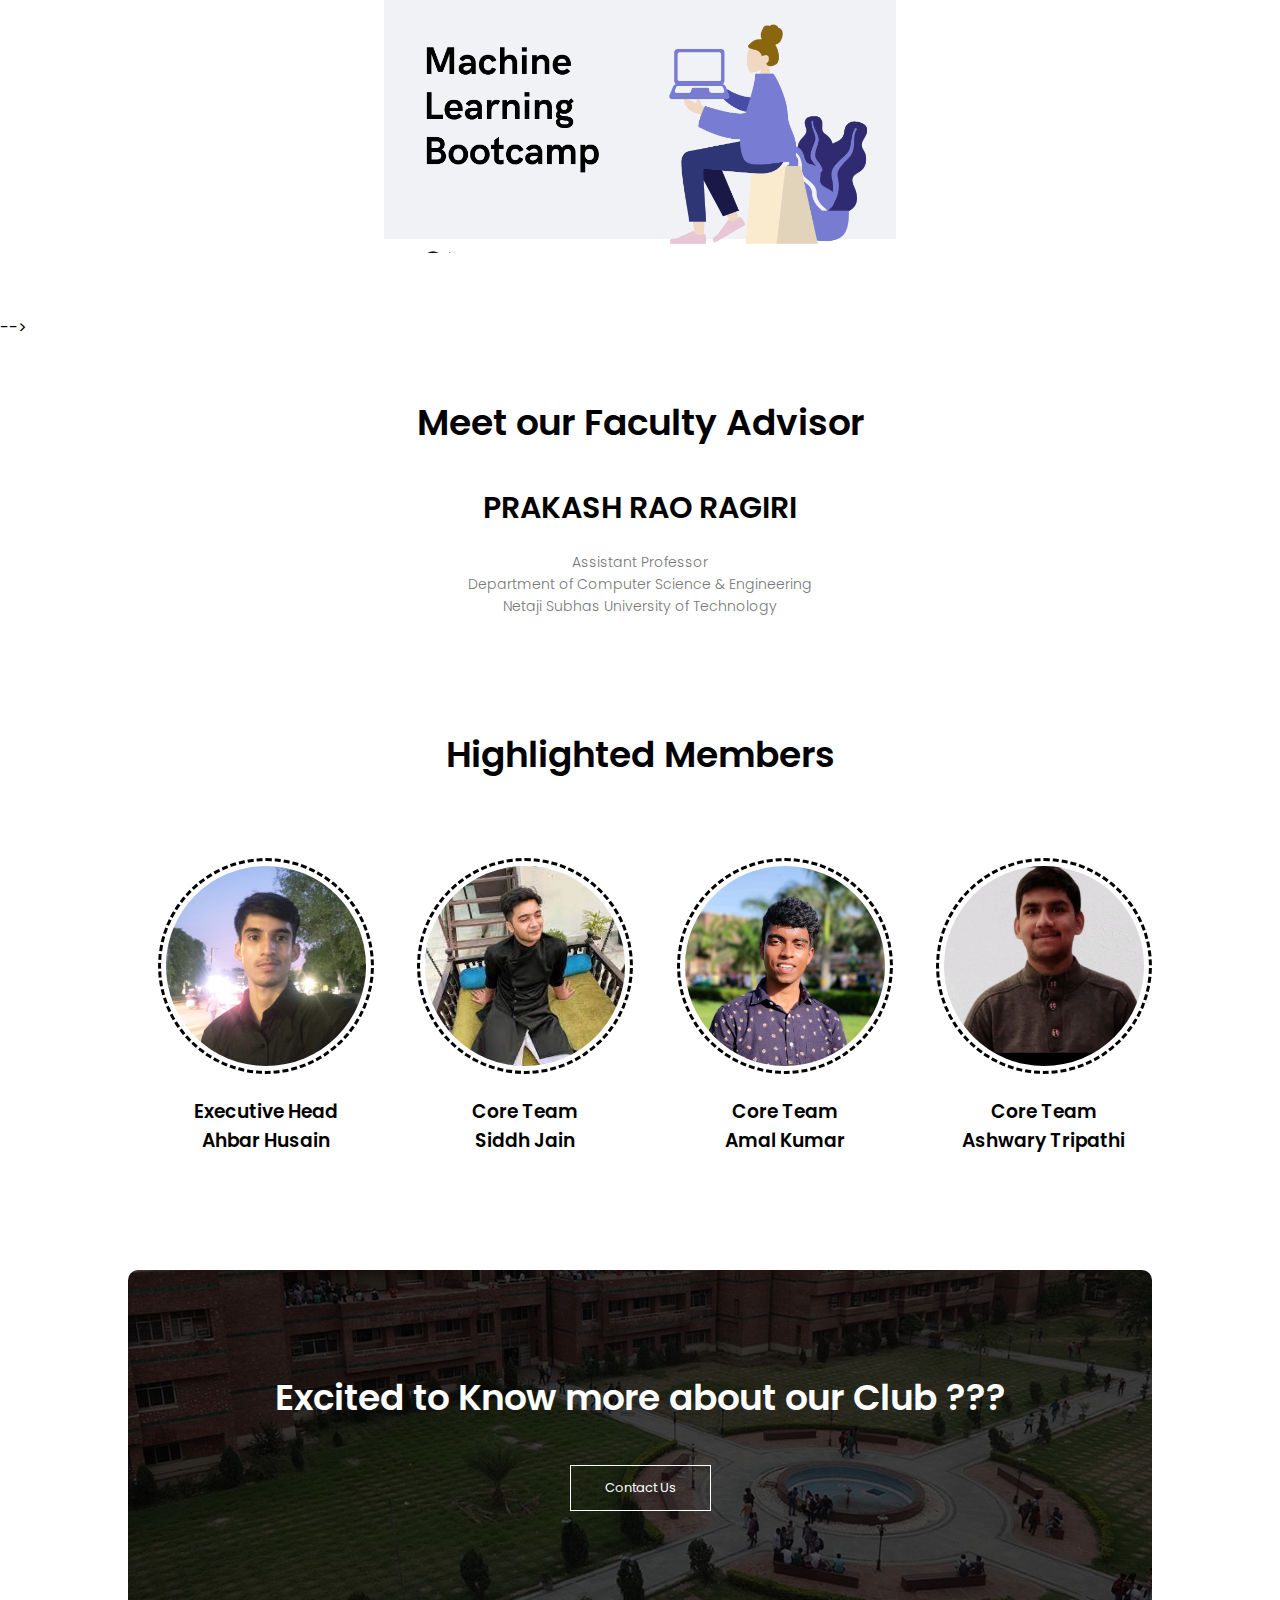
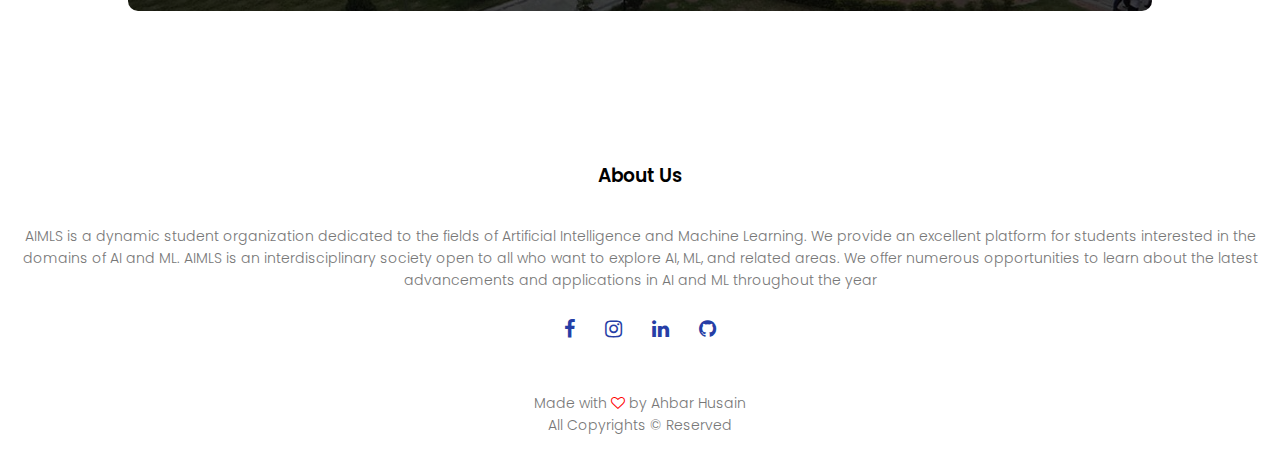
==== commit 53592f4c: "Update index.html" ====
--- a/index.html
+++ b/index.html
@@ -125,17 +125,19 @@
 -->
 
     <!--Faculty Avdisor & Team Highlights-->
-
+<br><br>
     <section class="faculty-advisor">
         <h1>Meet our Faculty Advisor</h1><br>
+        <!--
         <img src="img/teaacher.jpeg" alt=""><br><br>
+        -->
         <h3 style="font-size: 30px;">PRAKASH RAO RAGIRI</h3>
         <p>Assistant Professor <br>
             Department of Computer Science & Engineering <br>
             Netaji Subhas University of Technology
             </p> 
     </section>
-
+<br><br>
     <section class="team-highlights">
         <h1>Highlighted Members</h1><br>
         <div class="row">
--- a/css/index.css
+++ b/css/index.css
@@ -411,6 +411,7 @@
                      /* Mobile Version */
 
 
+
 @media (max-width: 768px)  {
     #header-img {
         margin-top: 20px;
@@ -500,4 +501,42 @@
         height: 22px;
         animation: move 2s linear infinite;
     }
-}
+    /* Additional CSS for the 'section.events' on mobile screens */
+.events {
+    padding: 20px; /* Add some padding to separate the content */
+}
+
+.events h1 {
+    font-size: 26px; /* Adjust the heading font size */
+    text-align: center; /* Center the heading text */
+    margin-bottom: 10px; /* Add some space below the heading */
+}
+
+.events p {
+    font-size: 14px; /* Adjust the paragraph font size */
+    text-align: center; /* Center the paragraph text */
+    margin-bottom: 20px; /* Add some space below the paragraph */
+}
+
+.events-col {
+    text-align: center; /* Center the image and text */
+}
+
+.events-col img {
+    max-width: 100%; /* Ensure the image scales properly */
+    height: auto;
+}
+
+.layer h4 {
+    font-size: 16px; /* Adjust the text within the layer */
+}
+
+@media (max-width: 768px) {
+    .events-col img {
+        min-width: 80%;
+    }
+}
+
+}
+
+
